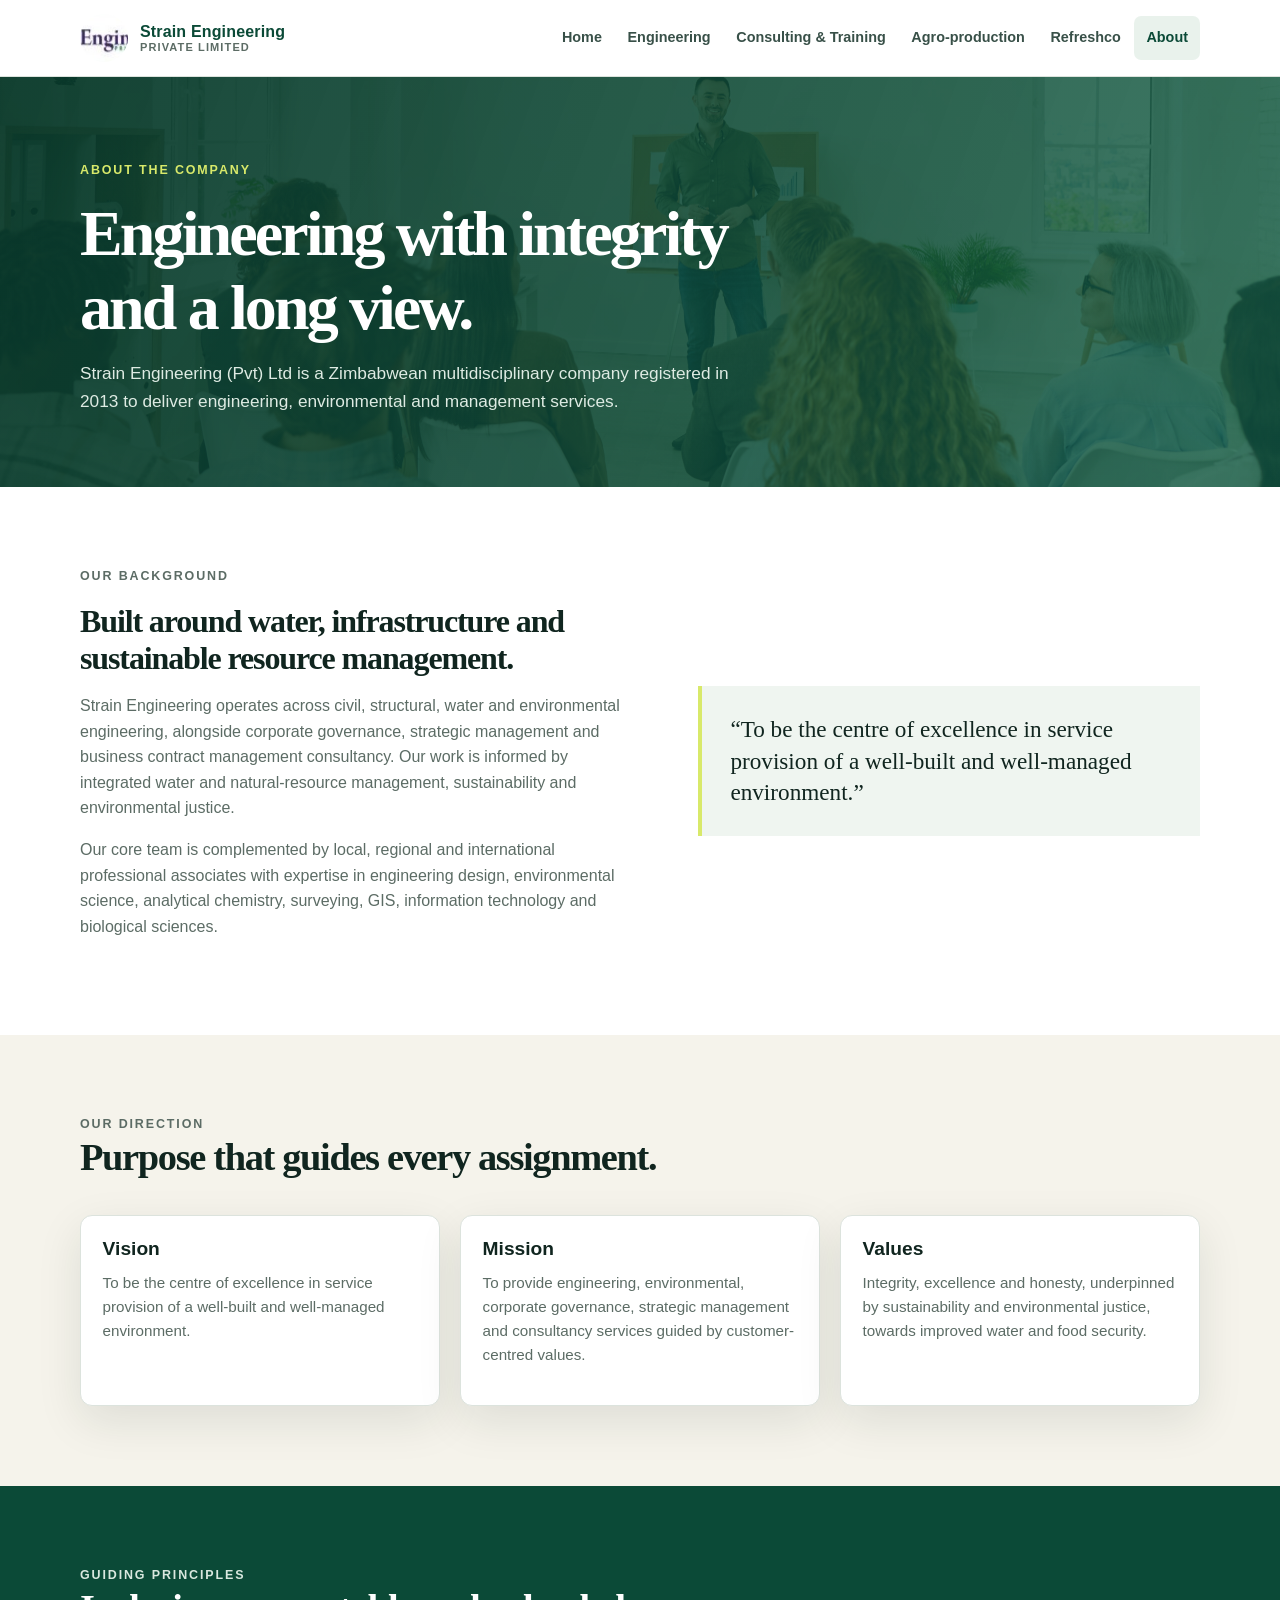
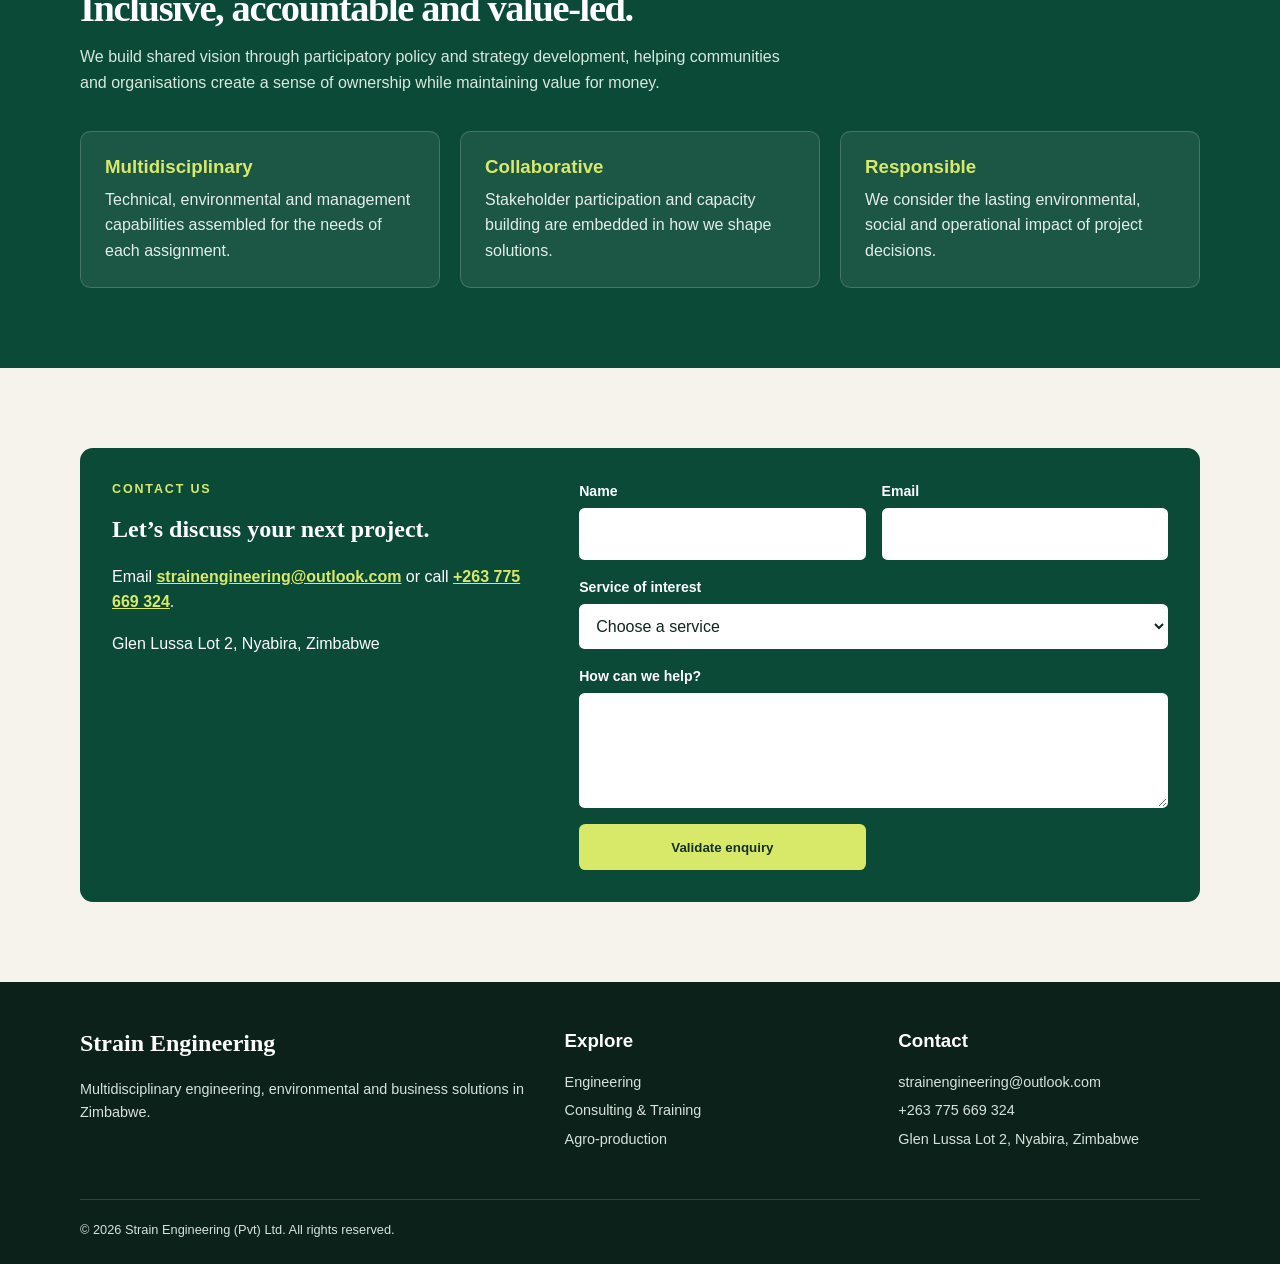
==== About.html @ d94e0cb7 "Add files via upload" ====
<!doctype html>
<html lang="en">
  <head>
    <meta charset="utf-8" />
    <meta name="viewport" content="width=device-width,initial-scale=1" />
    <meta
      name="description"
      content="About Strain Engineering Private Limited."
    />
    <title>About | Strain Engineering</title>
    <link rel="stylesheet" href="css/site.css" />
  </head>
  <body>
    <a class="skip-link" href="#main">Skip to content</a>
    <header class="site-header">
      <div class="nav-wrap">
        <a class="brand" href="index.html"
          ><img src="images/logo.jpg" alt="Strain Engineering logo" /><span
            >Strain Engineering<small>Private Limited</small></span
          ></a
        ><button
          class="menu-toggle"
          type="button"
          aria-expanded="false"
          aria-controls="site-nav"
        >
          Menu
        </button>
        <nav class="site-nav" id="site-nav" aria-label="Main navigation">
          <ul>
            <li><a href="index.html">Home</a></li>
            <li><a href="Engineering%20Services.html">Engineering</a></li>
            <li>
              <a href="Training%20Courses.html">Consulting &amp; Training</a>
            </li>
            <li><a href="Farming%20Services.html">Agro-production</a></li>
            <li>
              <a href="Refreshco%20Water%20And%20Beverages.html">Refreshco</a>
            </li>
            <li><a aria-current="page" href="About.html">About</a></li>
          </ul>
        </nav>
      </div>
    </header>
    <main id="main">
      <section class="page-hero">
        <div class="container">
          <p class="eyebrow">About the company</p>
          <h1>Engineering with integrity and a long view.</h1>
          <p>
            Strain Engineering (Pvt) Ltd is a Zimbabwean multidisciplinary
            company registered in 2013 to deliver engineering, environmental and
            management services.
          </p>
        </div>
      </section>
      <section class="section section--white">
        <div class="container split">
          <div class="prose">
            <p class="eyebrow">Our background</p>
            <h2>
              Built around water, infrastructure and sustainable resource
              management.
            </h2>
            <p>
              Strain Engineering operates across civil, structural, water and
              environmental engineering, alongside corporate governance,
              strategic management and business contract management consultancy.
              Our work is informed by integrated water and natural-resource
              management, sustainability and environmental justice.
            </p>
            <p>
              Our core team is complemented by local, regional and international
              professional associates with expertise in engineering design,
              environmental science, analytical chemistry, surveying, GIS,
              information technology and biological sciences.
            </p>
          </div>
          <blockquote class="quote">
            “To be the centre of excellence in service provision of a well-built
            and well-managed environment.”
          </blockquote>
        </div>
      </section>
      <section class="section">
        <div class="container">
          <div class="section-heading">
            <p class="eyebrow">Our direction</p>
            <h2>Purpose that guides every assignment.</h2>
          </div>
          <div class="grid grid--three">
            <article class="card">
              <div class="card__body">
                <h3>Vision</h3>
                <p>
                  To be the centre of excellence in service provision of a
                  well-built and well-managed environment.
                </p>
              </div>
            </article>
            <article class="card">
              <div class="card__body">
                <h3>Mission</h3>
                <p>
                  To provide engineering, environmental, corporate governance,
                  strategic management and consultancy services guided by
                  customer-centred values.
                </p>
              </div>
            </article>
            <article class="card">
              <div class="card__body">
                <h3>Values</h3>
                <p>
                  Integrity, excellence and honesty, underpinned by
                  sustainability and environmental justice, towards improved
                  water and food security.
                </p>
              </div>
            </article>
          </div>
        </div>
      </section>
      <section class="section section--green">
        <div class="container">
          <div class="section-heading">
            <p class="eyebrow">Guiding principles</p>
            <h2>Inclusive, accountable and value-led.</h2>
            <p>
              We build shared vision through participatory policy and strategy
              development, helping communities and organisations create a sense
              of ownership while maintaining value for money.
            </p>
          </div>
          <div class="grid grid--three">
            <div class="feature">
              <h3>Multidisciplinary</h3>
              <p>
                Technical, environmental and management capabilities assembled
                for the needs of each assignment.
              </p>
            </div>
            <div class="feature">
              <h3>Collaborative</h3>
              <p>
                Stakeholder participation and capacity building are embedded in
                how we shape solutions.
              </p>
            </div>
            <div class="feature">
              <h3>Responsible</h3>
              <p>
                We consider the lasting environmental, social and operational
                impact of project decisions.
              </p>
            </div>
          </div>
        </div>
      </section>
      <section class="section" id="contact">
        <div class="container contact-panel">
          <div>
            <p class="eyebrow">Contact us</p>
            <h2>Let’s discuss your next project.</h2>
            <p>
              Email
              <a href="mailto:strainengineering@outlook.com"
                >strainengineering@outlook.com</a
              >
              or call <a href="tel:+263775669324">+263 775 669 324</a>.
            </p>
            <p>Glen Lussa Lot 2, Nyabira, Zimbabwe</p>
          </div>
          <form id="enquiry-form" novalidate>
            <div class="form-field">
              <label for="name">Name</label
              ><input id="name" name="name" autocomplete="name" required />
            </div>
            <div class="form-field">
              <label for="email">Email</label
              ><input
                id="email"
                name="email"
                type="email"
                autocomplete="email"
                required
              />
            </div>
            <div class="form-field form-field--full">
              <label for="service">Service of interest</label
              ><select id="service" name="service" required>
                <option value="">Choose a service</option>
                <option>Engineering</option>
                <option>Consulting and training</option>
                <option>Agro-production</option>
                <option>Refreshco water and beverages</option>
                <option>General enquiry</option>
              </select>
            </div>
            <div class="form-field form-field--full">
              <label for="message">How can we help?</label
              ><textarea
                id="message"
                name="message"
                required
                minlength="20"
              ></textarea>
            </div>
            <button class="button" type="submit">Validate enquiry</button>
            <p class="form-status" role="status" aria-live="polite"></p>
          </form>
        </div>
      </section>
    </main>
    <footer class="site-footer">
      <div class="container footer-grid">
        <div>
          <h2>Strain Engineering</h2>
          <p>
            Multidisciplinary engineering, environmental and business solutions
            in Zimbabwe.
          </p>
        </div>
        <div>
          <h3>Explore</h3>
          <ul>
            <li><a href="Engineering%20Services.html">Engineering</a></li>
            <li>
              <a href="Training%20Courses.html">Consulting &amp; Training</a>
            </li>
            <li><a href="Farming%20Services.html">Agro-production</a></li>
          </ul>
        </div>
        <div>
          <h3>Contact</h3>
          <p>
            <a href="mailto:strainengineering@outlook.com"
              >strainengineering@outlook.com</a
            >
          </p>
          <p><a href="tel:+263775669324">+263 775 669 324</a></p>
          <p>Glen Lussa Lot 2, Nyabira, Zimbabwe</p>
        </div>
      </div>
      <div class="container footer-bottom">
        &copy; 2026 Strain Engineering (Pvt) Ltd. All rights reserved.
      </div>
    </footer>
    <script src="js/site.js"></script>
  </body>
</html>
---- css/site.css ----
:root {
  --ink: #10251f;
  --muted: #5c6c65;
  --forest: #0b4a37;
  --green: #17805b;
  --lime: #d8e96a;
  --sand: #f5f3eb;
  --line: #dce3dd;
  --white: #fff;
  --shadow: 0 15px 45px rgba(16, 37, 31, 0.1);
}
* {
  box-sizing: border-box;
}
html {
  scroll-behavior: smooth;
}
body {
  margin: 0;
  color: var(--ink);
  background: var(--sand);
  font-family: Arial, Helvetica, sans-serif;
  line-height: 1.6;
}
img {
  display: block;
  max-width: 100%;
}
a {
  color: inherit;
}
.skip-link {
  position: absolute;
  left: 1rem;
  top: -4rem;
  z-index: 20;
  background: var(--lime);
  padding: 0.6rem 1rem;
  font-weight: 700;
}
.skip-link:focus {
  top: 1rem;
}
.site-header {
  position: sticky;
  top: 0;
  z-index: 10;
  background: rgba(255, 255, 255, 0.96);
  border-bottom: 1px solid var(--line);
  backdrop-filter: blur(10px);
}
.nav-wrap,
.container {
  width: min(1120px, calc(100% - 2.5rem));
  margin: auto;
}
.nav-wrap {
  min-height: 76px;
  display: flex;
  align-items: center;
  justify-content: space-between;
  gap: 1.5rem;
}
.brand {
  display: flex;
  align-items: center;
  gap: 0.75rem;
  text-decoration: none;
  font-weight: 800;
  letter-spacing: 0.01em;
  color: var(--forest);
}
.brand img {
  width: 48px;
  height: 48px;
  border-radius: 50%;
  object-fit: cover;
}
.brand span {
  display: grid;
  line-height: 1.1;
}
.brand small {
  color: var(--muted);
  font-size: 0.69rem;
  font-weight: 700;
  letter-spacing: 0.1em;
  text-transform: uppercase;
}
.site-nav ul {
  display: flex;
  align-items: center;
  gap: 0.1rem;
  margin: 0;
  padding: 0;
  list-style: none;
}
.site-nav a {
  display: block;
  padding: 0.65rem 0.75rem;
  color: #385048;
  border-radius: 0.45rem;
  text-decoration: none;
  font-size: 0.9rem;
  font-weight: 700;
}
.site-nav a:hover,
.site-nav a[aria-current="page"] {
  color: var(--forest);
  background: #e9f2ec;
}
.menu-toggle {
  display: none;
  padding: 0.5rem;
  color: var(--forest);
  background: transparent;
  border: 1px solid var(--line);
  border-radius: 0.4rem;
  font: inherit;
  font-weight: 700;
}
.hero {
  position: relative;
  overflow: hidden;
  color: white;
  background:
    linear-gradient(110deg, rgba(5, 48, 35, 0.94), rgba(9, 74, 55, 0.76)),
    url("../images/bck1.jpg") center/cover;
}
.hero .container {
  min-height: 490px;
  display: grid;
  align-content: center;
  padding-block: 5.5rem;
}
.eyebrow {
  margin: 0 0 1rem;
  color: var(--lime);
  font-size: 0.78rem;
  font-weight: 800;
  letter-spacing: 0.15em;
  text-transform: uppercase;
}
h1,
h2,
h3 {
  line-height: 1.15;
}
h1 {
  max-width: 750px;
  margin: 0;
  font-family: Georgia, "Times New Roman", serif;
  font-size: clamp(2.6rem, 6vw, 4.8rem);
  letter-spacing: -0.045em;
}
.hero-copy {
  max-width: 650px;
  margin: 1.35rem 0 2rem;
  color: #e4eee8;
  font-size: 1.1rem;
}
.button-row {
  display: flex;
  flex-wrap: wrap;
  gap: 0.8rem;
}
.button {
  display: inline-flex;
  justify-content: center;
  align-items: center;
  min-height: 46px;
  padding: 0.7rem 1.05rem;
  border: 1px solid transparent;
  border-radius: 0.4rem;
  background: var(--lime);
  color: #153026;
  text-decoration: none;
  font-weight: 800;
}
.button:hover {
  background: #ecf68c;
  transform: translateY(-1px);
}
.button--outline {
  color: white;
  background: transparent;
  border-color: rgba(255, 255, 255, 0.65);
}
.button--outline:hover {
  color: var(--forest);
  background: white;
}
.section {
  padding: 5rem 0;
}
.section--white {
  background: white;
}
.section--green {
  color: white;
  background: var(--forest);
}
.section--small {
  padding: 3.25rem 0;
}
.section-heading {
  max-width: 700px;
  margin-bottom: 2.25rem;
}
.section-heading h2 {
  margin: 0 0 0.85rem;
  font-family: Georgia, "Times New Roman", serif;
  font-size: clamp(2rem, 3vw, 3rem);
  letter-spacing: -0.035em;
}
.section-heading p {
  margin: 0;
  color: var(--muted);
}
.section--green .section-heading p {
  color: #d9e8df;
}
.grid {
  display: grid;
  gap: 1.25rem;
}
.grid--services {
  grid-template-columns: repeat(4, 1fr);
}
.grid--three {
  grid-template-columns: repeat(3, 1fr);
}
.card {
  overflow: hidden;
  background: white;
  border: 1px solid var(--line);
  border-radius: 0.75rem;
  box-shadow: var(--shadow);
}
.card img {
  width: 100%;
  height: 180px;
  object-fit: cover;
}
.card__body {
  padding: 1.35rem;
}
.card h3 {
  margin: 0 0 0.65rem;
  font-size: 1.2rem;
}
.card p {
  margin: 0 0 1rem;
  color: var(--muted);
  font-size: 0.95rem;
}
.text-link {
  color: var(--forest);
  font-weight: 800;
  text-decoration-thickness: 2px;
  text-underline-offset: 3px;
}
.split {
  display: grid;
  grid-template-columns: 1.05fr 0.95fr;
  gap: 4rem;
  align-items: center;
}
.split__image {
  min-height: 390px;
  border-radius: 0.8rem;
  background: url("../images/eng.gif") center/cover;
  box-shadow: var(--shadow);
}
.split__image--farm {
  background-image: url("../images/farm.jpg");
}
.split h2 {
  margin: 0 0 1rem;
  font-family: Georgia, "Times New Roman", serif;
  font-size: clamp(2rem, 3vw, 3rem);
  letter-spacing: -0.035em;
}
.split p {
  color: var(--muted);
}
.stat-list {
  display: grid;
  grid-template-columns: repeat(3, 1fr);
  gap: 1rem;
  margin-top: 1.5rem;
}
.stat {
  padding: 1rem;
  border-left: 3px solid var(--lime);
  background: rgba(255, 255, 255, 0.07);
}
.stat strong {
  display: block;
  font-size: 1.05rem;
}
.stat span {
  font-size: 0.88rem;
}
.page-hero {
  color: white;
  background:
    linear-gradient(110deg, rgba(7, 56, 41, 0.94), rgba(12, 89, 62, 0.78)),
    url("../images/bck3.jpeg") center/cover;
}
.page-hero .container {
  padding-block: 5.25rem 4.5rem;
}
.page-hero h1 {
  font-size: clamp(2.5rem, 5vw, 4.2rem);
}
.page-hero p:last-child {
  max-width: 680px;
  margin: 1rem 0 0;
  color: #deebe3;
  font-size: 1.08rem;
}
.feature {
  padding: 1.5rem;
  border: 1px solid rgba(255, 255, 255, 0.18);
  border-radius: 0.65rem;
  background: rgba(255, 255, 255, 0.07);
}
.feature h3 {
  margin: 0 0 0.55rem;
  color: var(--lime);
}
.feature p,
.feature li {
  margin: 0;
  color: #e4eee8;
}
.feature ul {
  margin: 0.75rem 0 0;
  padding-left: 1.1rem;
}
.prose {
  max-width: 780px;
}
.prose h2 {
  margin-top: 0;
  font-family: Georgia, "Times New Roman", serif;
  font-size: 2rem;
}
.prose p,
.prose li {
  color: var(--muted);
}
.prose ul {
  padding-left: 1.25rem;
}
.quote {
  margin: 0;
  padding: 1.75rem;
  border-left: 4px solid var(--lime);
  background: #eff5f0;
  font-family: Georgia, "Times New Roman", serif;
  font-size: 1.45rem;
  line-height: 1.35;
}
.contact-panel {
  display: grid;
  grid-template-columns: 0.85fr 1.15fr;
  gap: 2rem;
  padding: 2rem;
  color: white;
  background: var(--forest);
  border-radius: 0.8rem;
}
.contact-panel h2 {
  margin-top: 0;
  font-family: Georgia, "Times New Roman", serif;
}
.contact-panel a {
  color: var(--lime);
  font-weight: 700;
}
form {
  display: grid;
  grid-template-columns: repeat(2, 1fr);
  gap: 1rem;
}
.form-field {
  display: grid;
  gap: 0.35rem;
}
.form-field--full {
  grid-column: 1/-1;
}
label {
  font-size: 0.88rem;
  font-weight: 800;
}
input,
select,
textarea {
  width: 100%;
  padding: 0.75rem;
  color: var(--ink);
  background: white;
  border: 1px solid transparent;
  border-radius: 0.35rem;
  font: inherit;
}
textarea {
  min-height: 115px;
  resize: vertical;
}
input:focus,
select:focus,
textarea:focus {
  outline: 3px solid rgba(216, 233, 106, 0.6);
}
.form-status {
  display: none;
  grid-column: 1/-1;
  margin: 0;
  color: var(--lime);
  font-weight: 700;
}
.form-status.is-visible {
  display: block;
}
.site-footer {
  padding: 3rem 0 1.5rem;
  color: #d6e3dc;
  background: #0c2119;
}
.footer-grid {
  display: grid;
  grid-template-columns: 1.2fr 0.8fr 0.8fr;
  gap: 2rem;
}
.site-footer h2,
.site-footer h3 {
  margin-top: 0;
  color: white;
}
.site-footer h2 {
  font-family: Georgia, "Times New Roman", serif;
  font-size: 1.5rem;
}
.site-footer p,
.site-footer li {
  margin: 0.35rem 0;
  font-size: 0.9rem;
}
.site-footer ul {
  padding: 0;
  list-style: none;
}
.site-footer a {
  color: #d6e3dc;
  text-decoration: none;
}
.site-footer a:hover {
  color: var(--lime);
}
.footer-bottom {
  margin-top: 2rem;
  padding-top: 1.25rem;
  border-top: 1px solid rgba(255, 255, 255, 0.15);
  font-size: 0.8rem;
}
@media (max-width: 900px) {
  .grid--services {
    grid-template-columns: repeat(2, 1fr);
  }
  .split,
  .contact-panel {
    grid-template-columns: 1fr;
    gap: 2rem;
  }
  .footer-grid {
    grid-template-columns: 1fr 1fr;
  }
}
@media (max-width: 680px) {
  .nav-wrap {
    min-height: 68px;
  }
  .menu-toggle {
    display: block;
  }
  .site-nav {
    position: absolute;
    top: 100%;
    left: 0;
    right: 0;
    display: none;
    padding: 0.75rem 1.25rem 1.25rem;
    background: white;
    border-bottom: 1px solid var(--line);
  }
  .site-nav.is-open {
    display: block;
  }
  .site-nav ul {
    display: grid;
    gap: 0.25rem;
  }
  .site-nav a {
    padding: 0.75rem;
  }
  .grid--services,
  .grid--three,
  .footer-grid,
  .stat-list,
  form {
    grid-template-columns: 1fr;
  }
  .section {
    padding: 3.75rem 0;
  }
  .hero .container {
    min-height: 430px;
    padding-block: 4rem;
  }
  .split__image {
    min-height: 270px;
  }
}
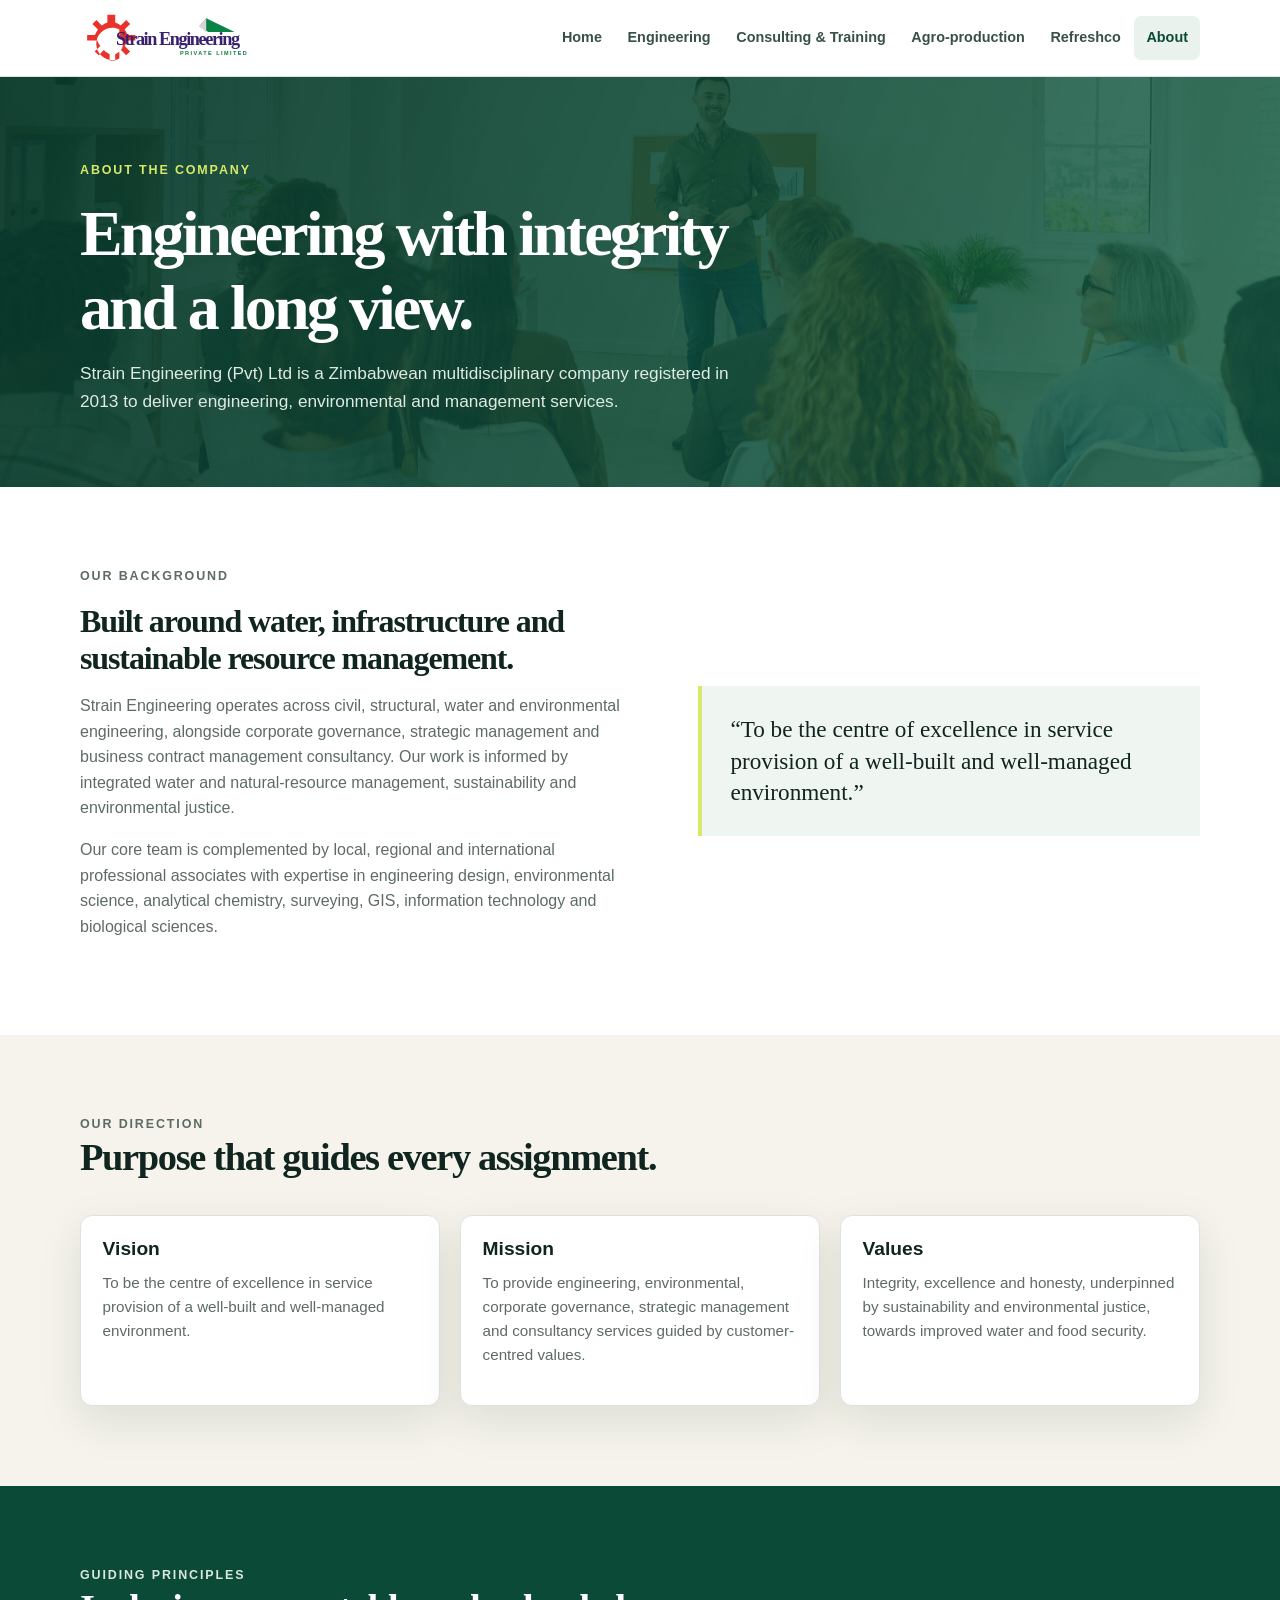
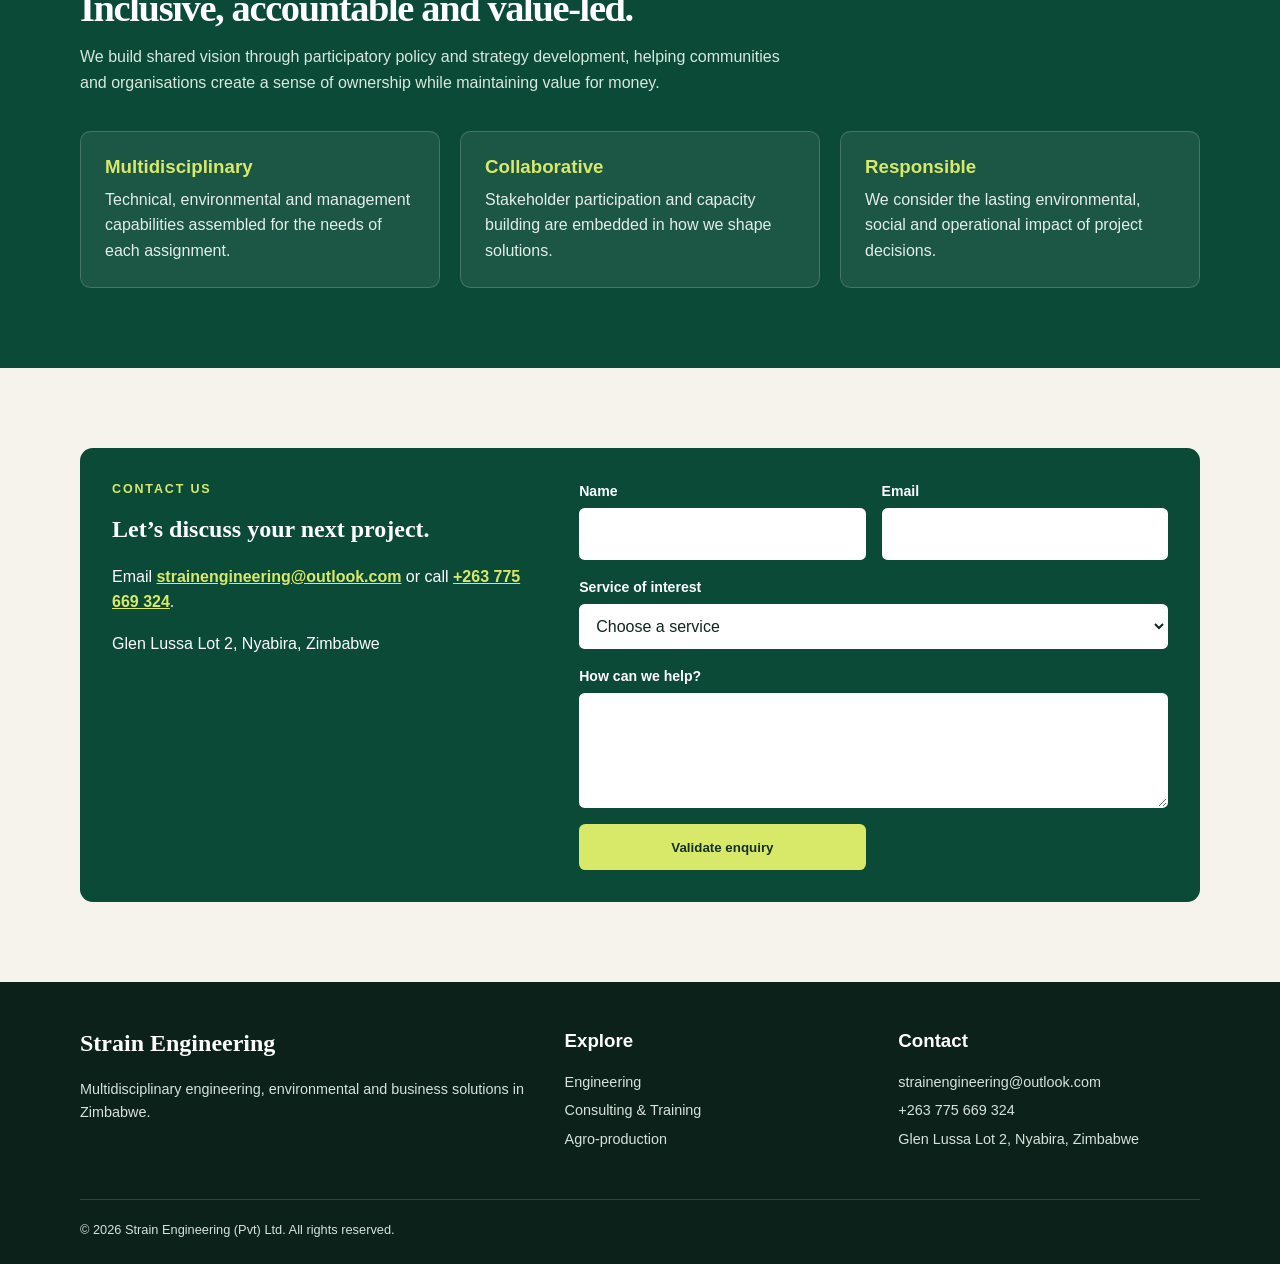
==== commit e25970b0: "Add files via upload" ====
--- a/About.html
+++ b/About.html
@@ -15,7 +15,7 @@
     <header class="site-header">
       <div class="nav-wrap">
         <a class="brand" href="index.html"
-          ><img src="images/logo.jpg" alt="Strain Engineering logo" /><span
+          ><img src="images/strain-engineering-logo.svg" alt="Strain Engineering logo" /><span
             >Strain Engineering<small>Private Limited</small></span
           ></a
         ><button
--- a/css/site.css
+++ b/css/site.css
@@ -71,14 +71,12 @@
   color: var(--forest);
 }
 .brand img {
-  width: 48px;
-  height: 48px;
-  border-radius: 50%;
-  object-fit: cover;
+  width: 200px;
+  height: 70px;
+  object-fit: contain;
 }
 .brand span {
-  display: grid;
-  line-height: 1.1;
+  display: none;
 }
 .brand small {
   color: var(--muted);
@@ -481,6 +479,10 @@
   }
 }
 @media (max-width: 680px) {
+  .brand img {
+    width: 200px;
+    height: 45px;
+  }
   .nav-wrap {
     min-height: 68px;
   }
